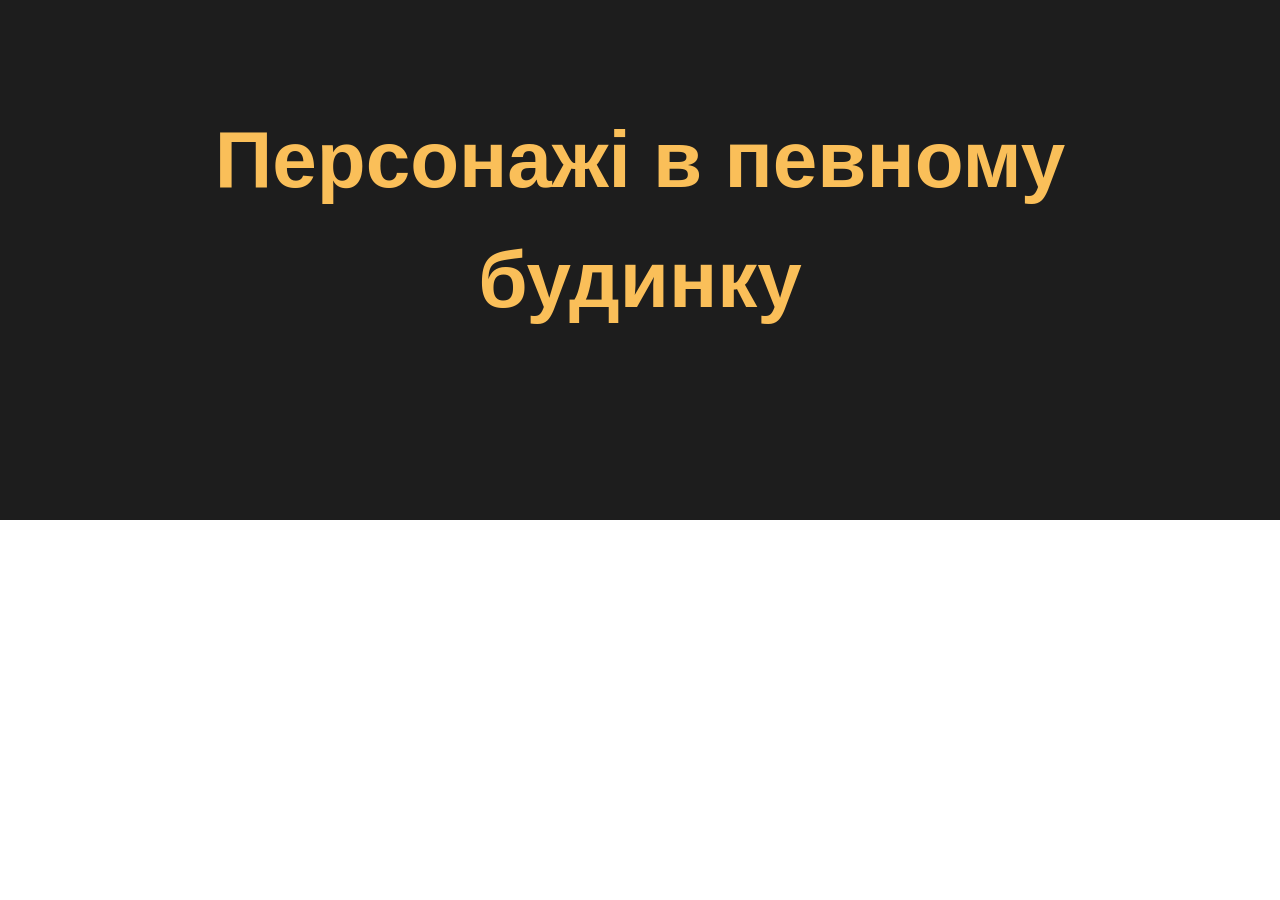
==== faculties.html @ 3098869e "added new sections" ====
<!doctype html>
<html lang="en">
  <head>
    <meta charset="UTF-8" />
    <meta name="viewport" content="width=device-width, initial-scale=1.0" />
    <title>Document</title>
    <link rel="stylesheet" href="./css/styles.css" />
  </head>
  <body>
    <section class="faculties-section">
      <h1 class="title">Персонажі в певному будинку</h1>
    </section>
  </body>
</html>
---- css/styles.css ----
@font-face {
  font-family: "Bluu Next Cyrillic";
  src: url("../fonts/Bluu-Next-Cyrillic.ttf");
  format: ("truetype");
  font-weight: 700;
}

@font-face {
  font-display: swap;
  font-family: "Inter";
  font-style: normal;
  font-weight: 500;
  src: url("../fonts/inter-v20-latin-500.woff2") format("woff2");
}

@font-face {
  font-display: swap;
  font-family: "Inter";
  font-style: normal;
  font-weight: 400;
  src: url("../fonts/inter-v20-latin-regular.woff2") format("woff2");
}

/* Base */

* {
  margin: 0;
  padding: 0;
  box-sizing: border-box;
}

:root {
  --color-main-color: #fabf59;
  --color-secondary-color: #1d1d1d;
  --color-main-light-color: #ffffff;
}

body {
  font-family: "Bluu Next Cyrillic", sans-serif;
  font-weight: 700;
  line-height: 1.5;
  font-size: 18px;
}

a {
  text-decoration: none;
}

/* Hero section */

.hero-section {
  padding: 100px 298px 80px;
  background-image: url(../images/main-bg.jpg);
  background-size: cover;
  background-position: center;
  min-height: 740px;
  width: 100%;
}

.title {
  font-weight: 700;
  font-size: 80px;
  line-height: 1.5;
  text-align: center;
  color: var(--color-main-color);
  padding-bottom: 80px;
}

/* Main Button */

.main-button {
  display: block;
  width: 320px;
  height: 60px;
  margin: 0 auto 253px;
  font-size: 18px;
  background-color: var(--color-main-color);
  color: var(--color-secondary-color);
  border: none;
  border-radius: 100px;
}

/* Cards */

.main-cards {
  display: flex;
  gap: 20px;
  opacity: 1;
  visibility: visible;
  transform: translatex(0);

  transition:
    opasity 0.5s,
    transform 0.5s,
    visibility 0.5s;
}

.main-cards.is-hidden {
  opacity: 0;
  visibility: hidden;
  transform: translate(20px);
  pointer-events: none;
}

.card {
  display: flex;
  flex-direction: column;
  align-items: center;
  gap: 20px;
}

.card-image {
  border-radius: 26px;
}

.cards-button {
  width: 320px;
  height: 59px;
  display: flex;
  align-items: center;
  justify-content: center;
  flex-direction: row;
  color: var(--color-main-color);
  background-color: transparent;
  border: 1px solid var(--color-main-color);
  border-radius: 100px;
}

/* Student section */

.student-section {
  padding: 100px 130px;
  background-color: var(--color-secondary-color);
  width: 100%;
}

.students-cards {
  display: flex;
  flex-wrap: wrap;
  gap: 20px;
  justify-content: center;
}

.student-card {
  position: relative;
  overflow: hidden;
  width: 295px;
  height: 452px;
  border-radius: 30px;
  flex-grow: 0;
  flex-shrink: 0;
  flex-basis: calc((100% - 60px) / 4);
}

.student-card::after {
  content: "";
  position: absolute;
  top: 0;
  right: 0;
  bottom: 0;
  left: 0;
  background-image: linear-gradient(
    to top,
    #0f0f0f -0.99%,
    rgba(15, 15, 15, 0.74) 51.85%,
    rgba(15, 15, 15, 0) 86.04%
  );
  z-index: 1;
  pointer-events: none;
}

.student-card-title {
  font-family: "Inter", sans-serif;
  font-weight: 500;
  font-size: 26px;
  color: var(--color-main-light-color);
}

.student-card-text {
  position: absolute;
  z-index: 2;
  font-family: "Inter", sans-serif;
  font-weight: 400;
  font-size: 16px;
  color: var(--color-main-color);
  right: 20px;
  bottom: 20px;
  left: 20px;
  z-index: 2;
}

.card-inform {
  font-weight: 500;
  font-size: 16;
  color: var(--color-main-light-color);
}

.student-card-image {
  position: absolute;
  left: 0;
  top: 0;
  right: 0;
  bottom: 0;
  width: 100%;
  height: 100%;
  object-fit: cover;
  border-radius: 30px;
}

/* Teacher section */

.teacher-section {
  padding: 100px 130px;
  background-color: var(--color-secondary-color);
  width: 100%;
}

.teachers-cards {
  display: flex;
  flex-wrap: wrap;
  justify-content: center;
  gap: 20px;
}

.teacher-card {
  width: 295px;
  height: 452px;
  border: 1px solid var(--color-main-color);
  border-radius: 30px;
  flex-grow: 0;
  flex-shrink: 0;
  flex-basis: calc((100% - 60px) / 4);
  background:
    linear-gradient(
      179.32deg,
      #0f0f0f -0.35%,
      rgba(15, 15, 15, 0.74) 66.62%,
      rgba(15, 15, 15, 0) 97.14%
    ),
    url(../images/teach-Minerva.jpg);
}

.teacher-card-text {
  font-family: "Inter", sans-serif;
  font-weight: 400;
  font-size: 16px;
  color: var(--color-main-color);
}

.teacher-card-title {
  font-family: "Inter", sans-serif;
  font-weight: 500;
  font-size: 26px;
  color: var(--color-main-light-color);
}

/* Faculties section */

.faculties-section {
  padding: 100px 130px;
  background-color: var(--color-secondary-color);
  width: 100%;
}
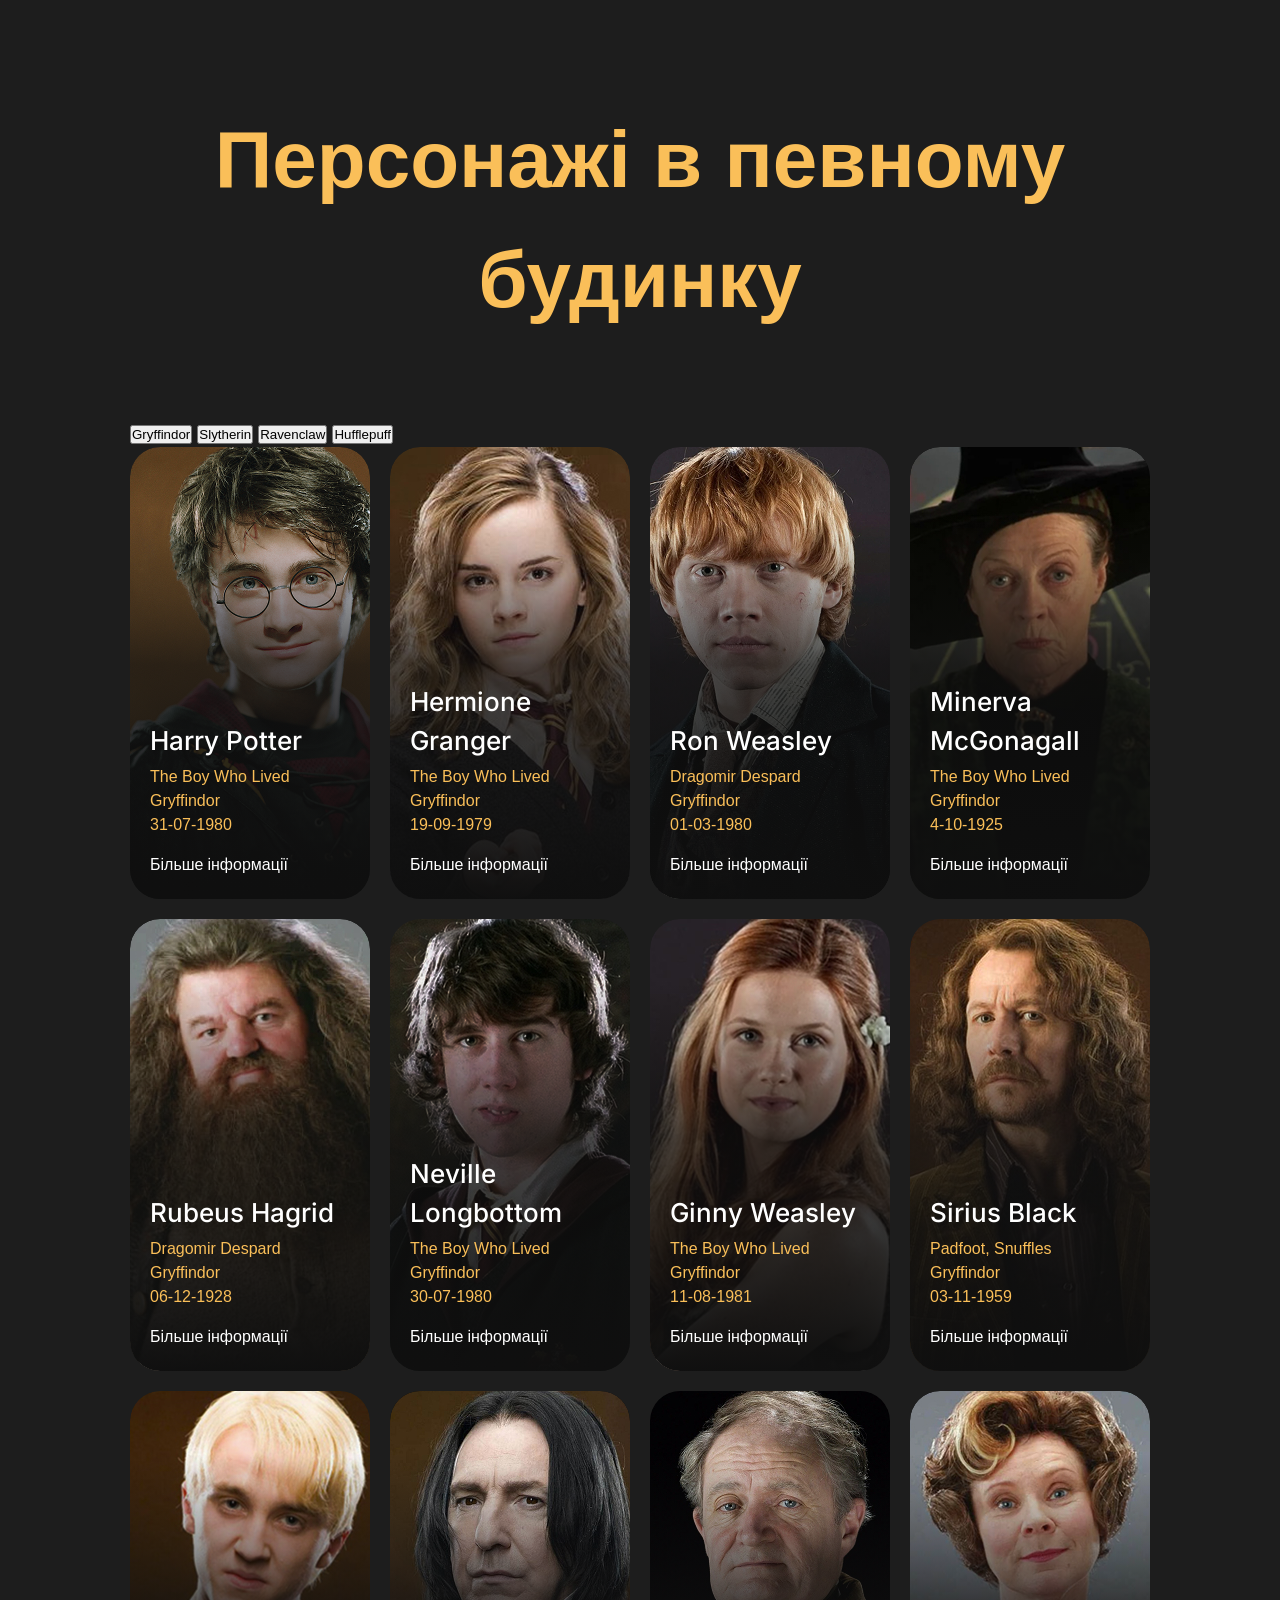
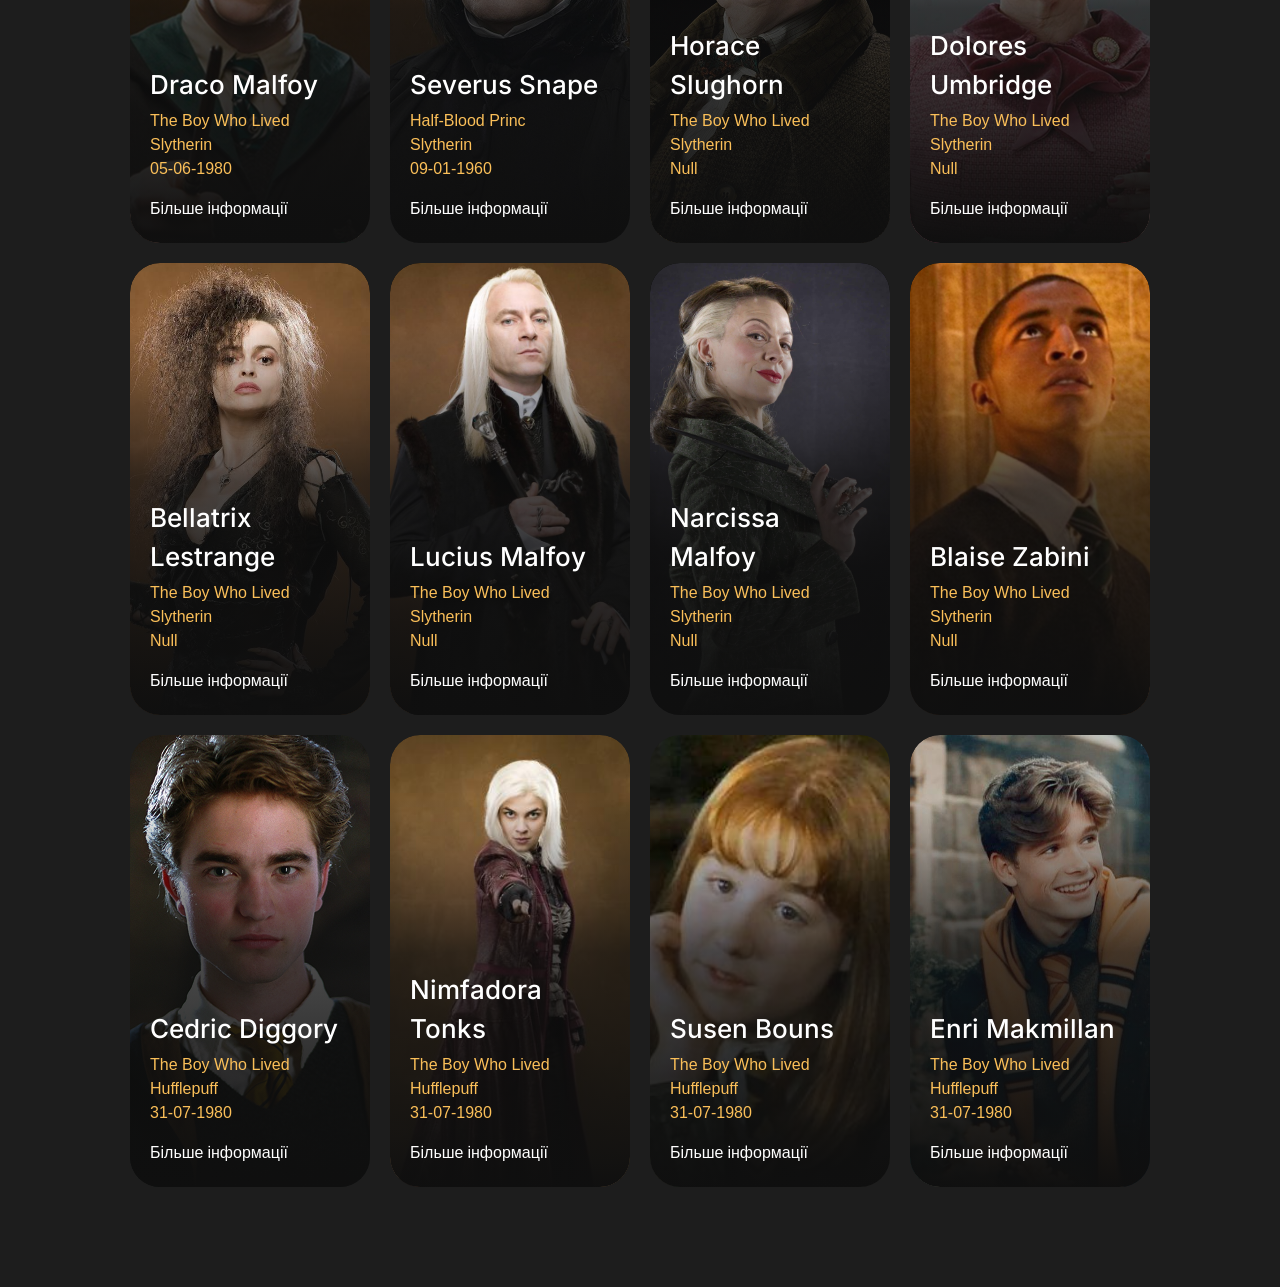
==== commit 837bfd25: "added facults" ====
--- a/faculties.html
+++ b/faculties.html
@@ -7,8 +7,293 @@
     <link rel="stylesheet" href="./css/styles.css" />
   </head>
   <body>
-    <section class="faculties-section">
+    <section class="faculty-section">
       <h1 class="title">Персонажі в певному будинку</h1>
+      <div class="faculty-buttons">
+        <button id="gryffindor" class="faculty-button">Gryffindor</button>
+        <button id="slytherin" class="faculty-button">Slytherin</button>
+        <button id="ravenclaw" class="faculty-button">Ravenclaw</button>
+        <button id="hufflepuff" class="faculty-button">Hufflepuff</button>
+      </div>
+      <div class="students-cards">
+        <article class="student-card gryffindor">
+          <img
+            class="student-card-image"
+            src="./images/Harry.jpg"
+            alt="Harry Potter"
+          />
+          <div class="student-card-text">
+            <h2 class="student-card-title">Harry Potter</h2>
+            <p>The Boy Who Lived</p>
+            <p>Gryffindor</p>
+            <p>31-07-1980</p>
+            <p class="card-inform">Більше інформації</p>
+          </div>
+        </article>
+        <article class="student-card gryffindor">
+          <img
+            class="student-card-image"
+            src="./images/Hermione.jpg"
+            alt="Hermione Granger"
+          />
+          <div class="student-card-text">
+            <h2 class="student-card-title">Hermione Granger</h2>
+            <p>The Boy Who Lived</p>
+            <p>Gryffindor</p>
+            <p>19-09-1979</p>
+            <p class="card-inform">Більше інформації</p>
+          </div>
+        </article>
+        <article class="student-card gryffindor">
+          <img
+            class="student-card-image"
+            src="./images/Ron.jpg"
+            alt="Ron Weasley"
+          />
+          <div class="student-card-text">
+            <h2 class="student-card-title">Ron Weasley</h2>
+            <p>Dragomir Despard</p>
+            <p>Gryffindor</p>
+            <p>01-03-1980</p>
+            <p class="card-inform">Більше інформації</p>
+          </div>
+        </article>
+        <article class="teacher-card gryffindor">
+          <img
+            class="teacher-card-image"
+            src="./images/teach-Minerva.jpg"
+            alt="Minerva McGonagall"
+          />
+          <div class="teacher-card-text">
+            <h2 class="teacher-card-title">Minerva McGonagall</h2>
+            <p>The Boy Who Lived</p>
+            <p>Gryffindor</p>
+            <p>4-10-1925</p>
+            <p class="card-inform">Більше інформації</p>
+          </div>
+        </article>
+        <article class="teacher-card gryffindor">
+          <img
+            class="teacher-card-image"
+            src="./images/teach-Rubeus.jpg"
+            alt="Rubeus Hagrid"
+          />
+          <div class="teacher-card-text">
+            <h2 class="teacher-card-title">Rubeus Hagrid</h2>
+            <p>Dragomir Despard</p>
+            <p>Gryffindor</p>
+            <p>06-12-1928</p>
+            <p class="card-inform">Більше інформації</p>
+          </div>
+        </article>
+        <article class="student-card gryffindor">
+          <img
+            class="student-card-image"
+            src="./images/Neville.jpg"
+            alt="Neville Longbottom"
+          />
+          <div class="student-card-text">
+            <h2 class="student-card-title">Neville Longbottom</h2>
+            <p>The Boy Who Lived</p>
+            <p>Gryffindor</p>
+            <p>30-07-1980</p>
+            <p class="card-inform">Більше інформації</p>
+          </div>
+        </article>
+        <article class="student-card gryffindor">
+          <img
+            class="student-card-image"
+            src="./images/Ginny.jpg"
+            alt="Ginny Weasley"
+          />
+          <div class="student-card-text">
+            <h2 class="student-card-title">Ginny Weasley</h2>
+            <p>The Boy Who Lived</p>
+            <p>Gryffindor</p>
+            <p>11-08-1981</p>
+            <p class="card-inform">Більше інформації</p>
+          </div>
+        </article>
+        <article class="student-card gryffindor">
+          <img
+            class="student-card-image"
+            src="./images/Sirius.jpg"
+            alt="Sirius Black"
+          />
+          <div class="student-card-text">
+            <h2 class="student-card-title">Sirius Black</h2>
+            <p>Padfoot, Snuffles</p>
+            <p>Gryffindor</p>
+            <p>03-11-1959</p>
+            <p class="card-inform">Більше інформації</p>
+          </div>
+        </article>
+        <article class="student-card slytherin">
+          <img class="student-card-image" src="./images/Draco.jpg" alt="" />
+          <div class="student-card-text">
+            <h2 class="student-card-title">Draco Malfoy</h2>
+            <p>The Boy Who Lived</p>
+            <p>Slytherin</p>
+            <p>05-06-1980</p>
+            <p class="card-inform">Більше інформації</p>
+          </div>
+        </article>
+        <article class="teacher-card slytherin">
+          <img
+            class="teacher-card-image"
+            src="./images/teach-Severus.jpg"
+            alt="Severus Snape"
+          />
+          <div class="teacher-card-text">
+            <h2 class="teacher-card-title">Severus Snape</h2>
+            <p>Half-Blood Princ</p>
+            <p>Slytherin</p>
+            <p>09-01-1960</p>
+            <p class="card-inform">Більше інформації</p>
+          </div>
+        </article>
+        <article class="teacher-card slytherin">
+          <img
+            class="teacher-card-image"
+            src="./images/teach-Horace.jpg"
+            alt="Horace Slughorn"
+          />
+          <div class="teacher-card-text">
+            <h2 class="teacher-card-title">Horace Slughorn</h2>
+            <p>The Boy Who Lived</p>
+            <p>Slytherin</p>
+            <p>Null</p>
+            <p class="card-inform">Більше інформації</p>
+          </div>
+        </article>
+        <article class="teacher-card slytherin">
+          <img
+            class="teacher-card-image"
+            src="./images/teach-Dolores.jpg"
+            alt="Dolores Umbridge"
+          />
+          <div class="teacher-card-text">
+            <h2 class="teacher-card-title">Dolores Umbridge</h2>
+            <p>The Boy Who Lived</p>
+            <p>Slytherin</p>
+            <p>Null</p>
+            <p class="card-inform">Більше інформації</p>
+          </div>
+        </article>
+        <article class="teacher-card slytherin">
+          <img
+            class="teacher-card-image"
+            src="./images/Bellatrix.jpeg"
+            alt="Bellatrix Lestrange"
+          />
+          <div class="teacher-card-text">
+            <h2 class="teacher-card-title">Bellatrix Lestrange</h2>
+            <p>The Boy Who Lived</p>
+            <p>Slytherin</p>
+            <p>Null</p>
+            <p class="card-inform">Більше інформації</p>
+          </div>
+        </article>
+        <article class="teacher-card slytherin">
+          <img
+            class="teacher-card-image"
+            src="./images/Lucius.jpeg"
+            alt="Lucius Malfoy"
+          />
+          <div class="teacher-card-text">
+            <h2 class="teacher-card-title">Lucius Malfoy</h2>
+            <p>The Boy Who Lived</p>
+            <p>Slytherin</p>
+            <p>Null</p>
+            <p class="card-inform">Більше інформації</p>
+          </div>
+        </article>
+        <article class="teacher-card slytherin">
+          <img
+            class="teacher-card-image"
+            src="./images/Narcissa.jpeg"
+            alt="Narcissa Malfoy"
+          />
+          <div class="teacher-card-text">
+            <h2 class="teacher-card-title">Narcissa Malfoy</h2>
+            <p>The Boy Who Lived</p>
+            <p>Slytherin</p>
+            <p>Null</p>
+            <p class="card-inform">Більше інформації</p>
+          </div>
+        </article>
+        <article class="teacher-card slytherin">
+          <img
+            class="teacher-card-image"
+            src="./images/Blaise.jpeg"
+            alt="Blaise Zabini"
+          />
+          <div class="teacher-card-text">
+            <h2 class="teacher-card-title">Blaise Zabini</h2>
+            <p>The Boy Who Lived</p>
+            <p>Slytherin</p>
+            <p>Null</p>
+            <p class="card-inform">Більше інформації</p>
+          </div>
+        </article>
+        <article class="student-card hufflepuff">
+          <img
+            class="student-card-image"
+            src="./images/Cedric.jpg"
+            alt="Cedric Diggory"
+          />
+          <div class="student-card-text">
+            <h2 class="student-card-title">Cedric Diggory</h2>
+            <p>The Boy Who Lived</p>
+            <p>Hufflepuff</p>
+            <p>31-07-1980</p>
+            <p class="card-inform">Більше інформації</p>
+          </div>
+        </article>
+        <article class="student-card hufflepuff">
+          <img
+            class="student-card-image"
+            src="./images/Nimfadora.jpeg"
+            alt="Nimfadora Tonks"
+          />
+          <div class="student-card-text">
+            <h2 class="student-card-title">Nimfadora Tonks</h2>
+            <p>The Boy Who Lived</p>
+            <p>Hufflepuff</p>
+            <p>31-07-1980</p>
+            <p class="card-inform">Більше інформації</p>
+          </div>
+        </article>
+        <article class="student-card hufflepuff">
+          <img
+            class="student-card-image"
+            src="./images/Susen.jpeg"
+            alt="Susen Bouns"
+          />
+          <div class="student-card-text">
+            <h2 class="student-card-title">Susen Bouns</h2>
+            <p>The Boy Who Lived</p>
+            <p>Hufflepuff</p>
+            <p>31-07-1980</p>
+            <p class="card-inform">Більше інформації</p>
+          </div>
+        </article>
+        <article class="student-card hufflepuff">
+          <img
+            class="student-card-image"
+            src="./images/Erni.jpeg"
+            alt="Enri Makmillan"
+          />
+          <div class="student-card-text">
+            <h2 class="student-card-title">Enri Makmillan</h2>
+            <p>The Boy Who Lived</p>
+            <p>Hufflepuff</p>
+            <p>31-07-1980</p>
+            <p class="card-inform">Більше інформації</p>
+          </div>
+        </article>
+      </div>
     </section>
+    <script src="./js/index.js"></script>
   </body>
 </html>
--- a/css/styles.css
+++ b/css/styles.css
@@ -174,6 +174,7 @@
   font-weight: 500;
   font-size: 26px;
   color: var(--color-main-light-color);
+  margin-bottom: 5px;
 }
 
 .student-card-text {
@@ -183,6 +184,7 @@
   font-weight: 400;
   font-size: 16px;
   color: var(--color-main-color);
+  margin-bottom: 3px;
   right: 20px;
   bottom: 20px;
   left: 20px;
@@ -193,6 +195,7 @@
   font-weight: 500;
   font-size: 16;
   color: var(--color-main-light-color);
+  margin-top: 15px;
 }
 
 .student-card-image {
@@ -223,28 +226,50 @@
 }
 
 .teacher-card {
+  position: relative;
+  overflow: hidden;
   width: 295px;
   height: 452px;
-  border: 1px solid var(--color-main-color);
   border-radius: 30px;
   flex-grow: 0;
   flex-shrink: 0;
   flex-basis: calc((100% - 60px) / 4);
-  background:
-    linear-gradient(
-      179.32deg,
-      #0f0f0f -0.35%,
-      rgba(15, 15, 15, 0.74) 66.62%,
-      rgba(15, 15, 15, 0) 97.14%
-    ),
-    url(../images/teach-Minerva.jpg);
+  background: linear-gradient(
+    179.32deg,
+    #0f0f0f -0.35%,
+    rgba(15, 15, 15, 0.74) 66.62%,
+    rgba(15, 15, 15, 0) 97.14%
+  );
+}
+
+.teacher-card::after {
+  content: "";
+  position: absolute;
+  top: 0;
+  right: 0;
+  bottom: 0;
+  left: 0;
+  background-image: linear-gradient(
+    to top,
+    #0f0f0f -0.99%,
+    rgba(15, 15, 15, 0.74) 51.85%,
+    rgba(15, 15, 15, 0) 86.04%
+  );
+  z-index: 1;
+  pointer-events: none;
 }
 
 .teacher-card-text {
+  position: absolute;
+  z-index: 2;
   font-family: "Inter", sans-serif;
   font-weight: 400;
   font-size: 16px;
   color: var(--color-main-color);
+  margin-bottom: 3px;
+  right: 20px;
+  bottom: 20px;
+  left: 20px;
 }
 
 .teacher-card-title {
@@ -252,11 +277,25 @@
   font-weight: 500;
   font-size: 26px;
   color: var(--color-main-light-color);
+  margin-bottom: 5px;
+}
+
+.teacher-card-image {
+  position: absolute;
+  left: 0;
+  top: 0;
+  right: 0;
+  bottom: 0;
+  width: 100%;
+  height: 100%;
+  object-fit: cover;
+  border: none;
+  border-radius: 30px;
 }
 
 /* Faculties section */
 
-.faculties-section {
+.faculty-section {
   padding: 100px 130px;
   background-color: var(--color-secondary-color);
   width: 100%;
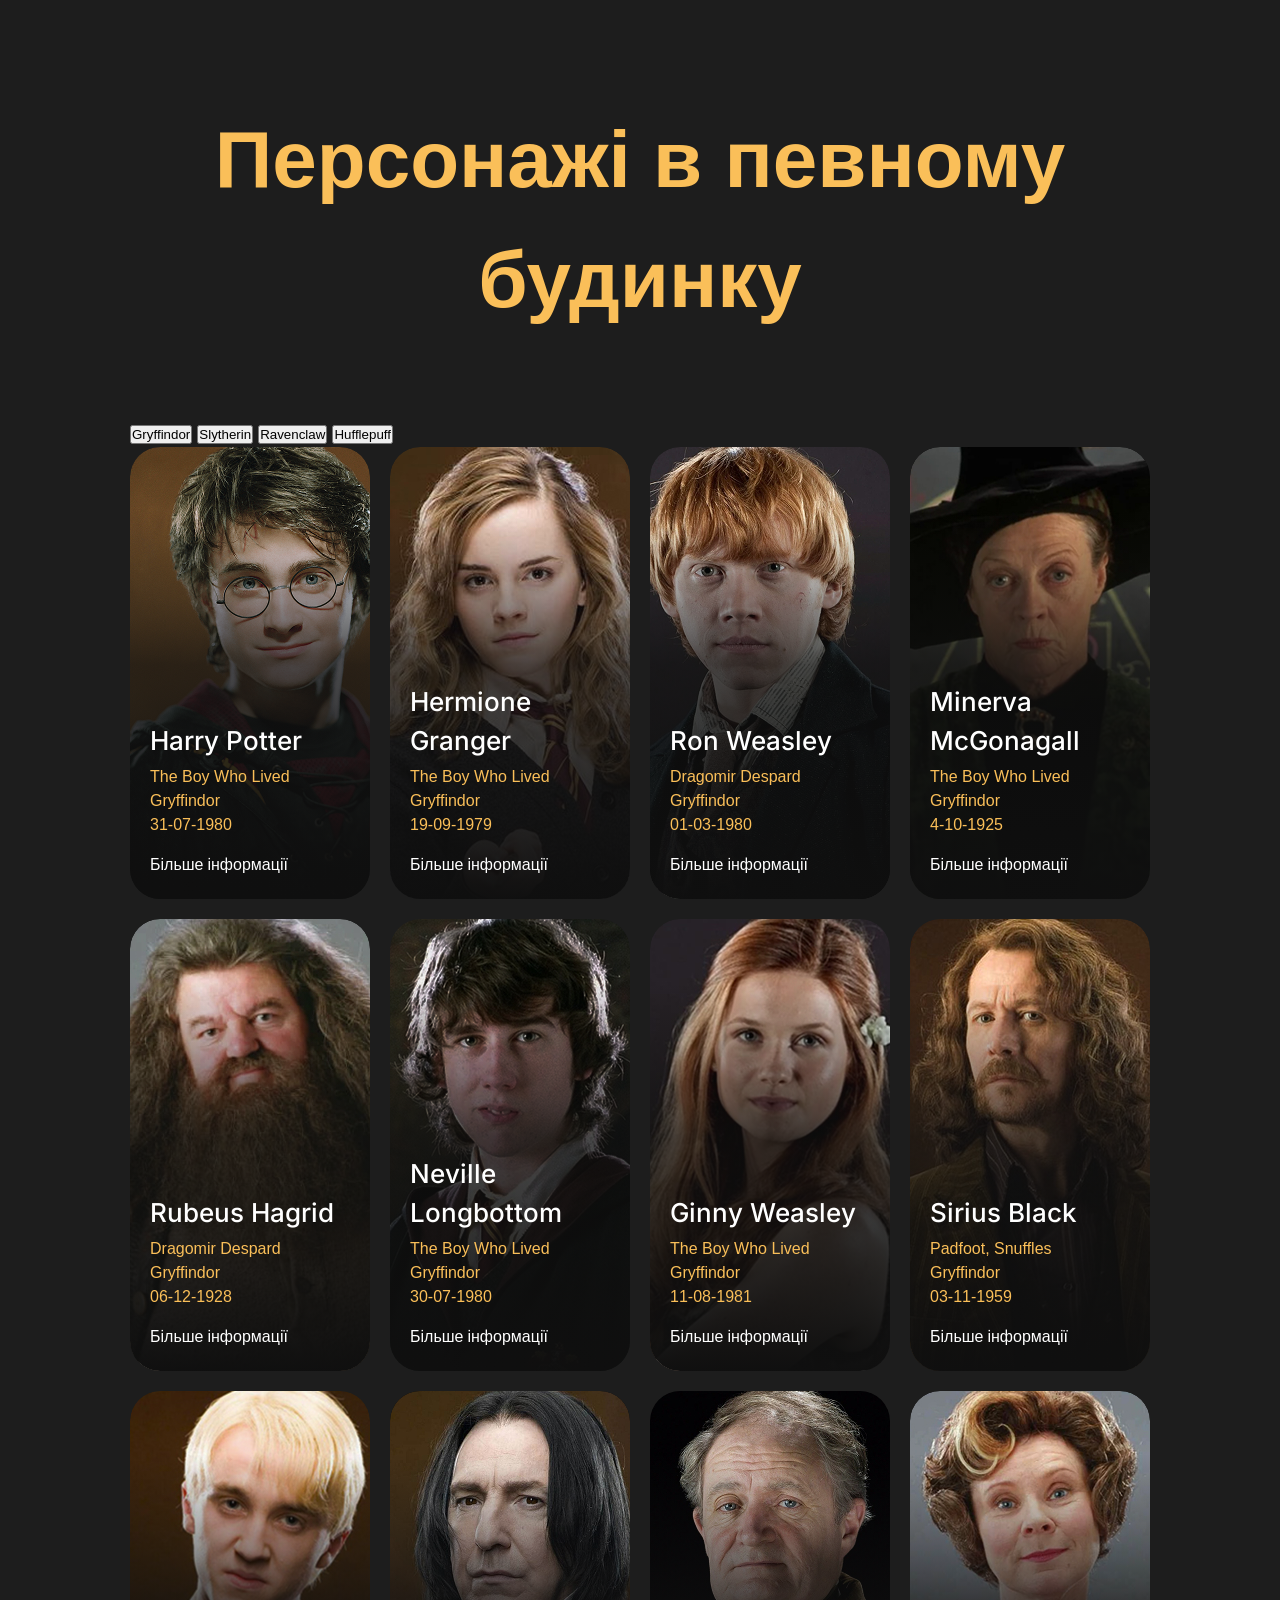
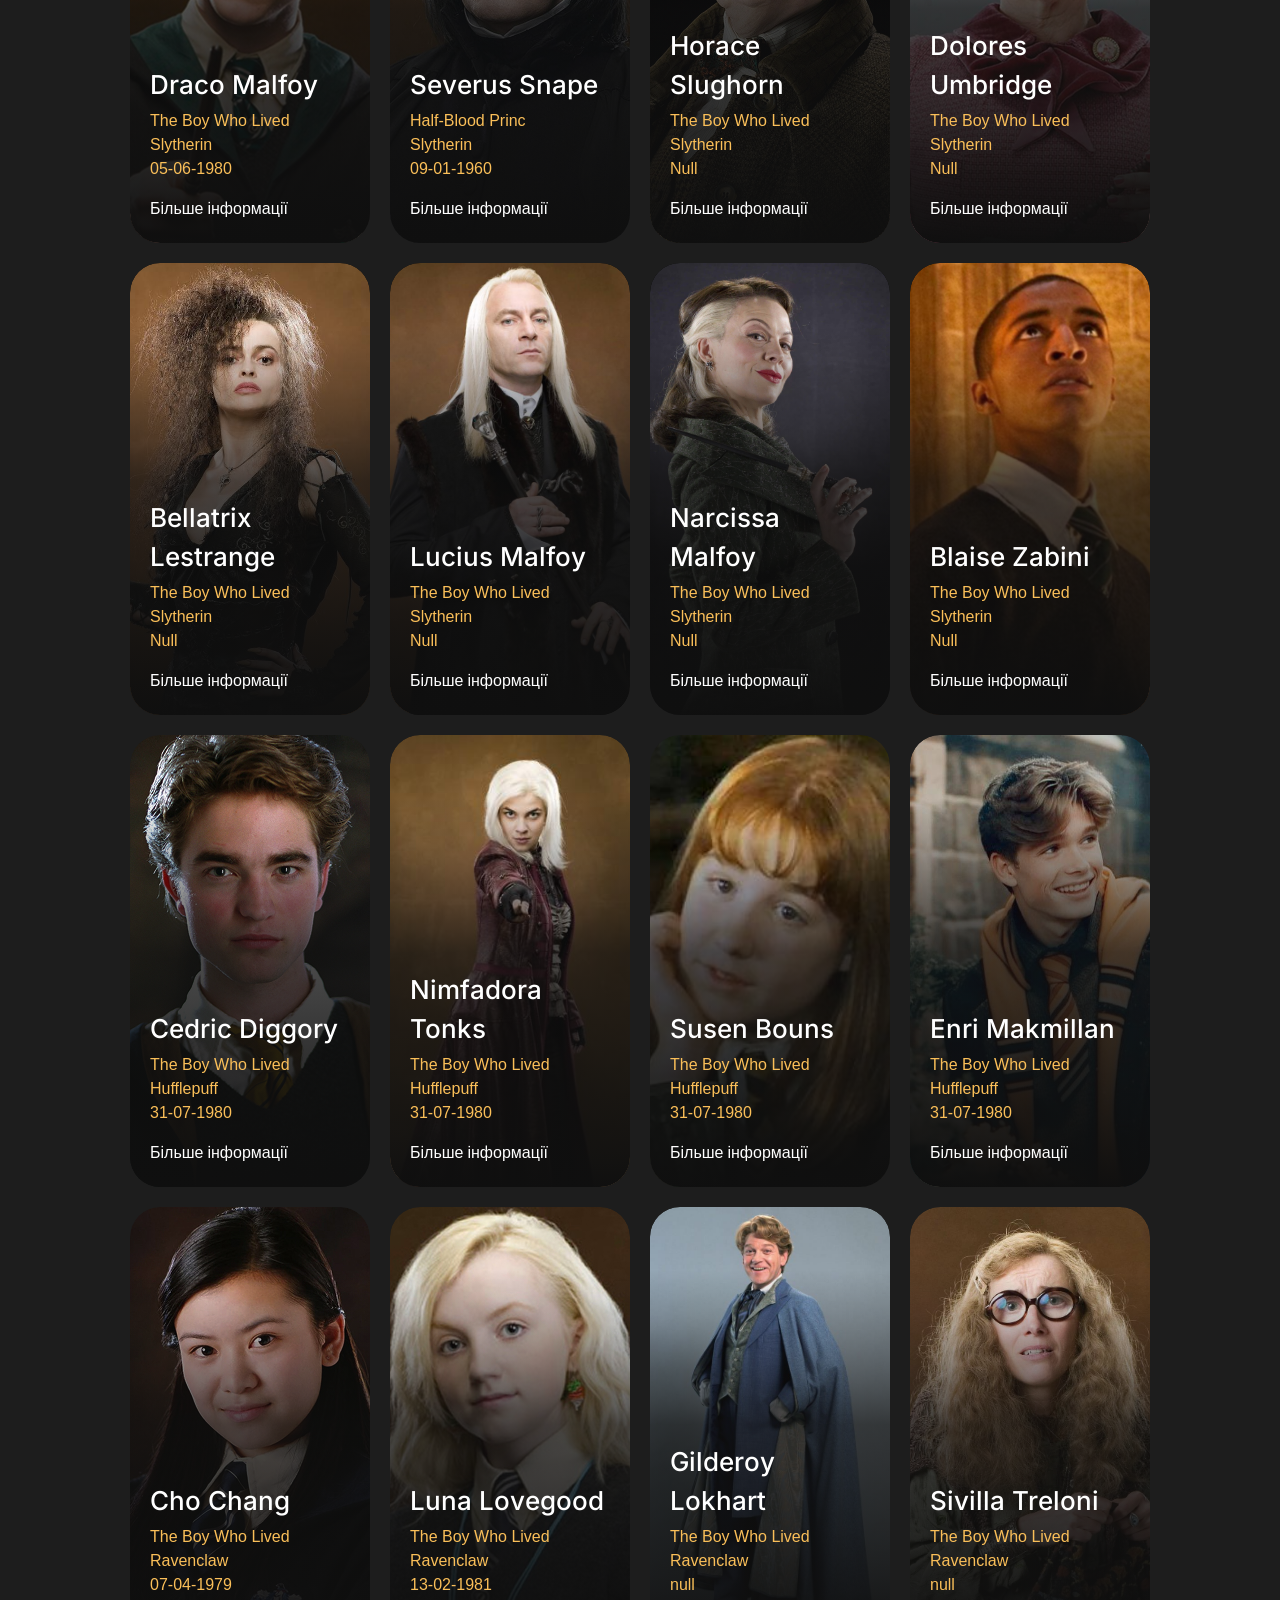
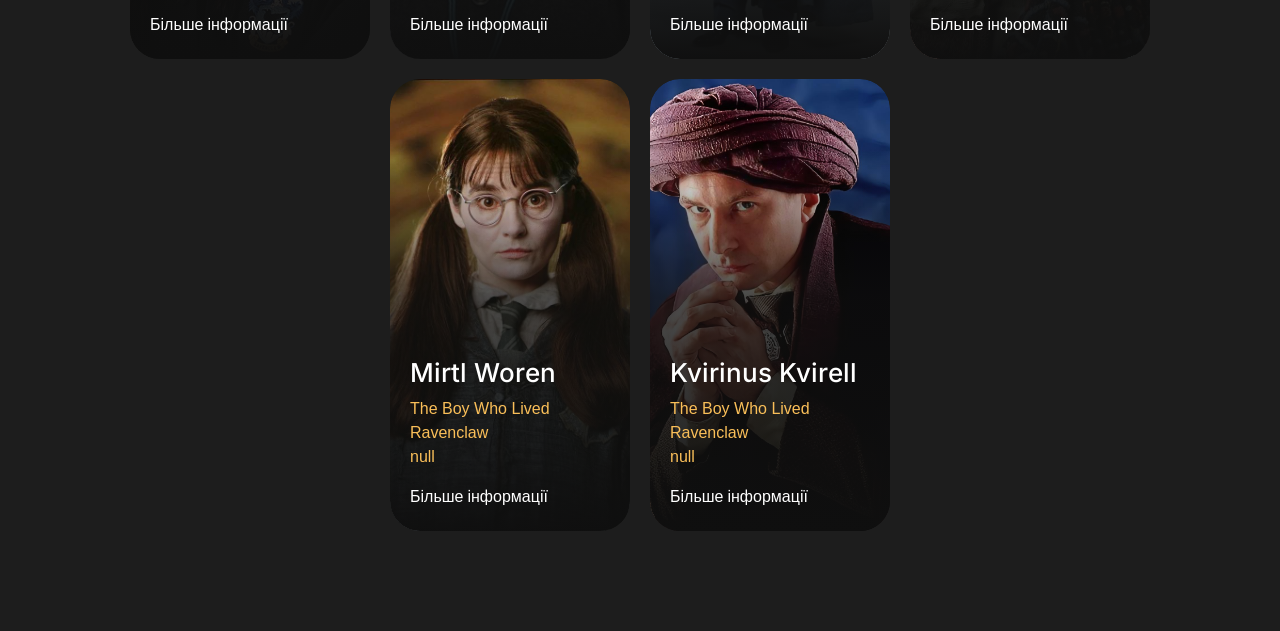
==== commit 923df26b: "fixed" ====
--- a/faculties.html
+++ b/faculties.html
@@ -292,6 +292,90 @@
             <p class="card-inform">Більше інформації</p>
           </div>
         </article>
+        <article class="student-card ravenclaw">
+          <img
+            class="student-card-image"
+            src="./images/Cho.jpg"
+            alt="Cho Chang"
+          />
+          <div class="student-card-text">
+            <h2 class="student-card-title">Cho Chang</h2>
+            <p>The Boy Who Lived</p>
+            <p>Ravenclaw</p>
+            <p>07-04-1979</p>
+            <p class="card-inform">Більше інформації</p>
+          </div>
+        </article>
+        <article class="student-card ravenclaw">
+          <img
+            class="student-card-image"
+            src="images/Luna.jpg"
+            alt="Luna Lovegood"
+          />
+          <div class="student-card-text">
+            <h2 class="student-card-title">Luna Lovegood</h2>
+            <p>The Boy Who Lived</p>
+            <p>Ravenclaw</p>
+            <p>13-02-1981</p>
+            <p class="card-inform">Більше інформації</p>
+          </div>
+        </article>
+        <article class="student-card ravenclaw">
+          <img
+            class="student-card-image"
+            src="images/Gilderoy.jpeg"
+            alt="Gilderoy Lokhart"
+          />
+          <div class="student-card-text">
+            <h2 class="student-card-title">Gilderoy Lokhart</h2>
+            <p>The Boy Who Lived</p>
+            <p>Ravenclaw</p>
+            <p>null</p>
+            <p class="card-inform">Більше інформації</p>
+          </div>
+        </article>
+        <article class="student-card ravenclaw">
+          <img
+            class="student-card-image"
+            src="images/Sivilla.jpeg"
+            alt="Sivilla Treloni"
+          />
+          <div class="student-card-text">
+            <h2 class="student-card-title">Sivilla Treloni</h2>
+            <p>The Boy Who Lived</p>
+            <p>Ravenclaw</p>
+            <p>null</p>
+            <p class="card-inform">Більше інформації</p>
+          </div>
+        </article>
+        <article class="student-card ravenclaw">
+          <img
+            class="student-card-image"
+            src="images/Mirtl.jpeg"
+            alt="Mirtl Woren"
+          />
+          <div class="student-card-text">
+            <h2 class="student-card-title">Mirtl Woren</h2>
+            <p>The Boy Who Lived</p>
+            <p>Ravenclaw</p>
+            <p>null</p>
+            <p class="card-inform">Більше інформації</p>
+          </div>
+        </article>
+        <article class="student-card ravenclaw">
+          <img
+            class="student-card-image"
+            src="images/Kvirinus.jpeg"
+            alt="Kvirinus Kvirell"
+          />
+          <div class="student-card-text">
+            <h2 class="student-card-title">Kvirinus Kvirell</h2>
+            <p>The Boy Who Lived</p>
+            <p>Ravenclaw</p>
+            <p>null</p>
+            <p class="card-inform">Більше інформації</p>
+          </div>
+        </article>
       </div>
     </section>
     <script src="./js/index.js"></script>
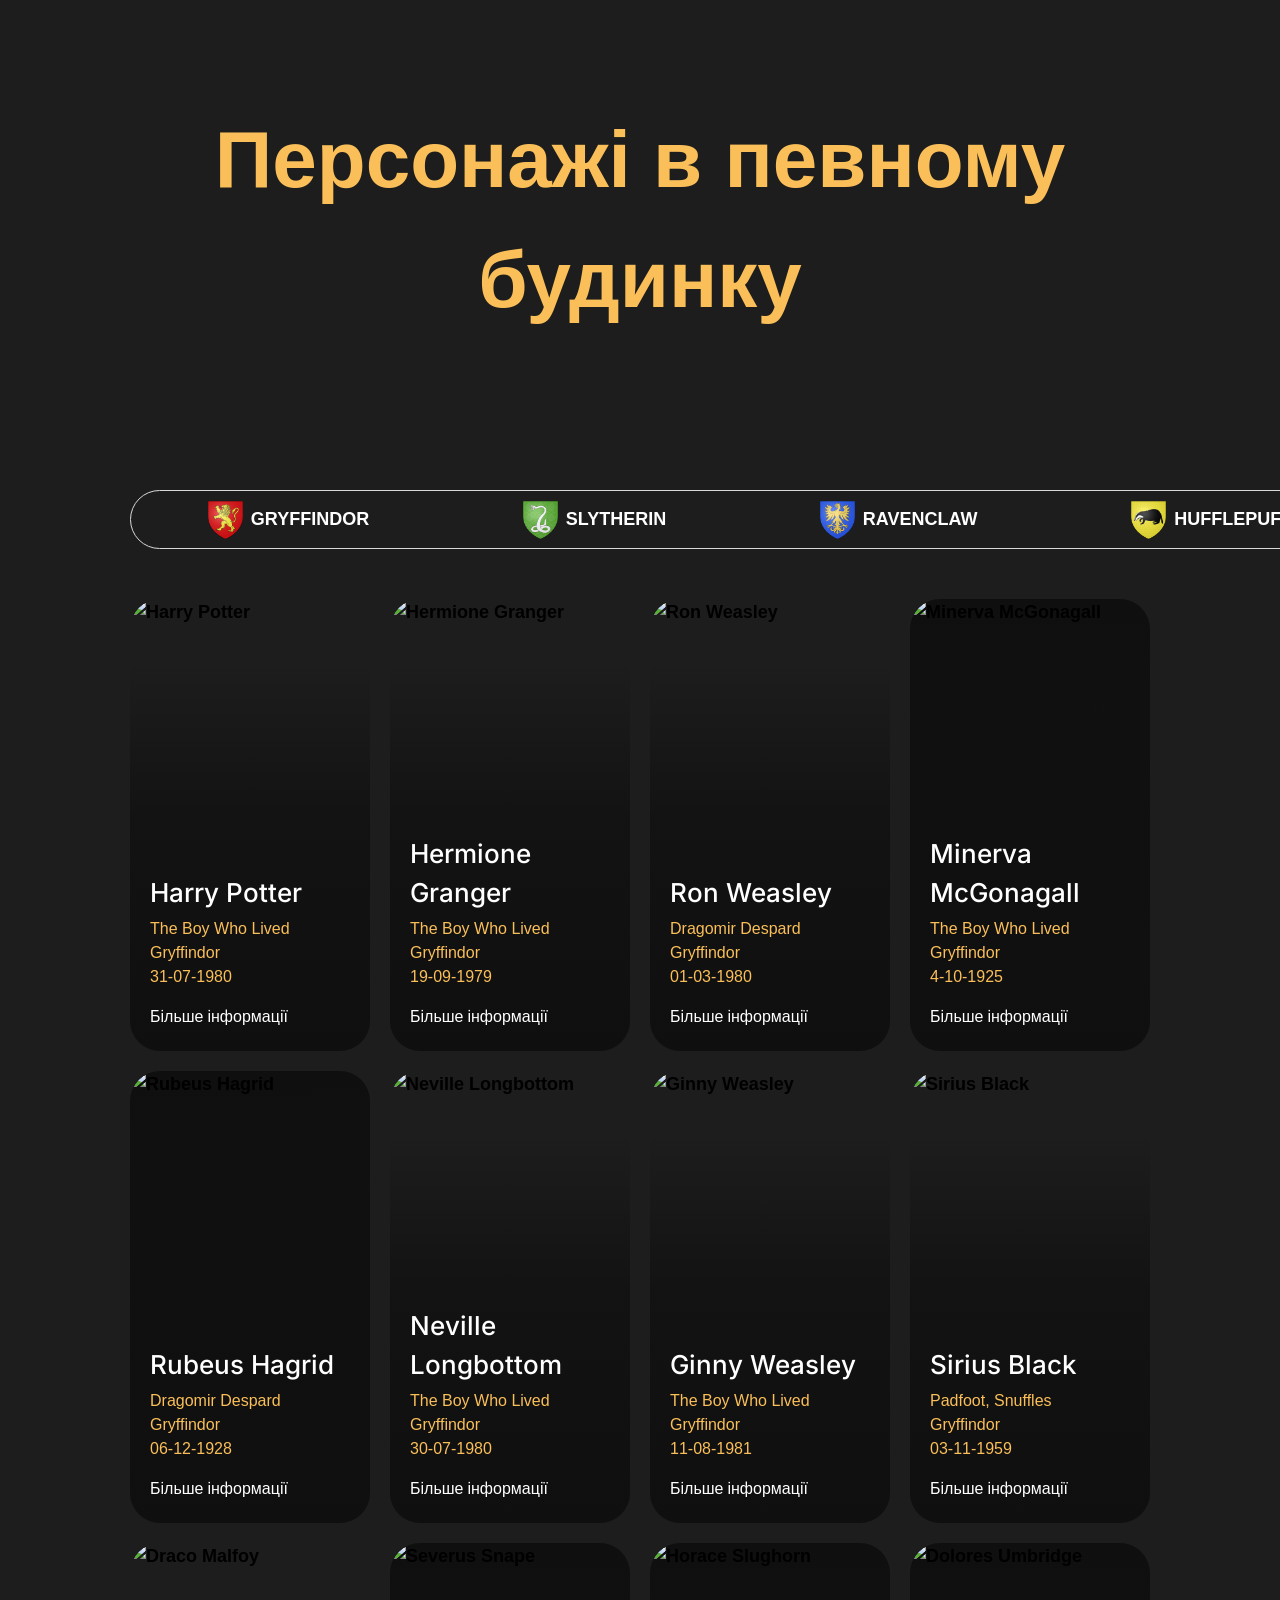
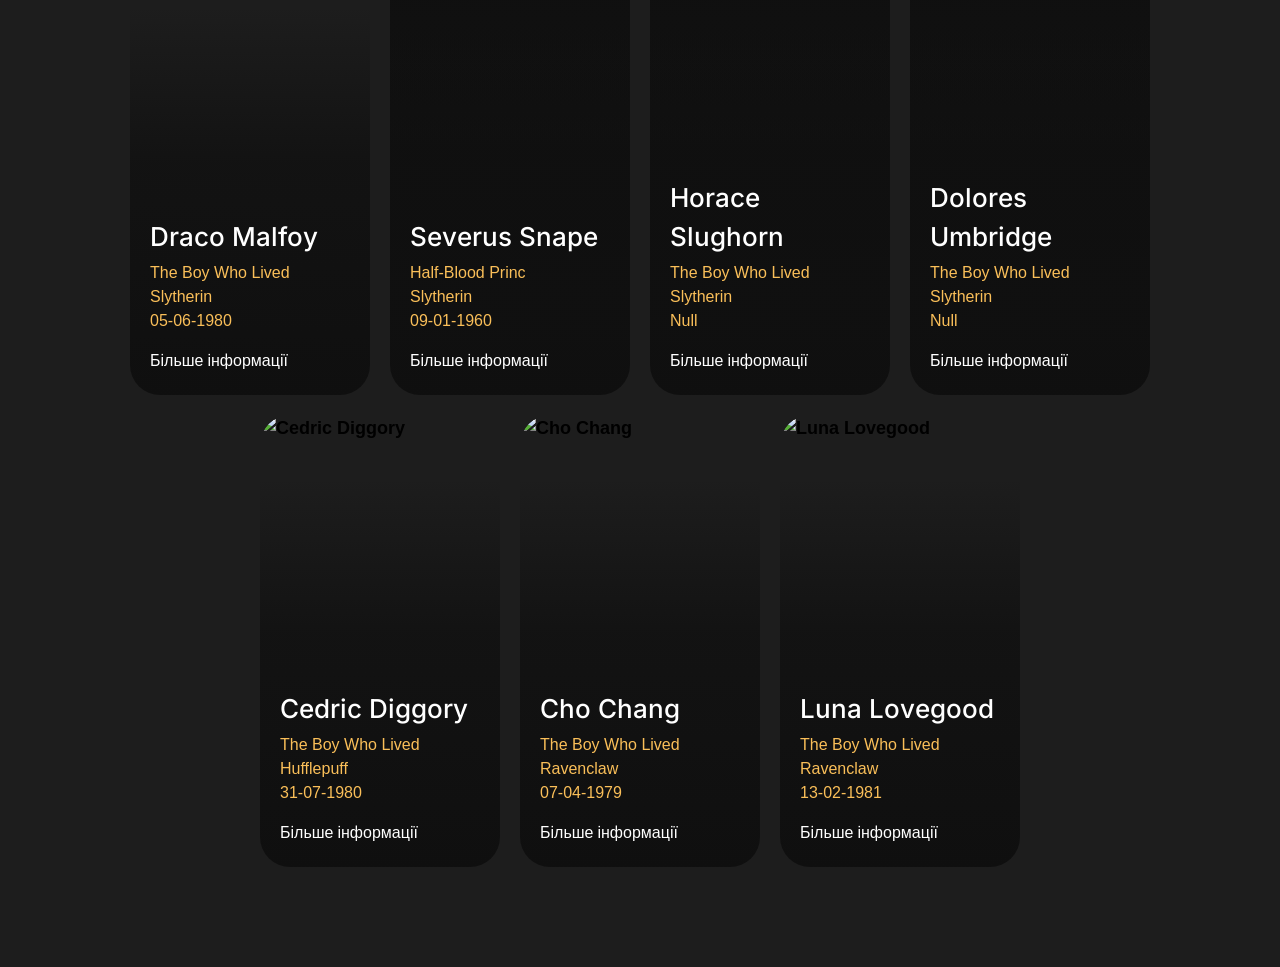
==== commit b329010d: "added icons" ====
--- a/faculties.html
+++ b/faculties.html
@@ -8,20 +8,43 @@
   </head>
   <body>
     <section class="faculty-section">
-      <h1 class="title">Персонажі в певному будинку</h1>
+      <h1 class="title faculty-title">Персонажі в певному будинку</h1>
       <div class="faculty-buttons">
-        <button id="gryffindor" class="faculty-button">Gryffindor</button>
-        <button id="slytherin" class="faculty-button">Slytherin</button>
-        <button id="ravenclaw" class="faculty-button">Ravenclaw</button>
-        <button id="hufflepuff" class="faculty-button">Hufflepuff</button>
+        <button id="gryffindor" class="faculty-button gryffindor">
+          <img
+            class="faculty-icon"
+            src="./images/Blason_Gryffondor.webp"
+            alt="Gryffindor"
+          />Gryffindor
+        </button>
+        <button id="slytherin" class="faculty-button slytherin">
+          <img
+            class="faculty-icon"
+            src="./images/slytherin.webp"
+            alt="Slytherin"
+          />
+          Slytherin
+        </button>
+        <button id="ravenclaw" class="faculty-button ravenclaw">
+          <img
+            class="faculty-icon"
+            src="./images/Ravenclaw.webp"
+            alt="Ravenclaw"
+          />
+          Ravenclaw
+        </button>
+        <button id="hufflepuff" class="faculty-button hufflepuff">
+          <img
+            class="faculty-icon"
+            src="./images/hufflepuff.webp"
+            alt="Hufflepuff"
+          />
+          Hufflepuff
+        </button>
       </div>
       <div class="students-cards">
         <article class="student-card gryffindor">
-          <img
-            class="student-card-image"
-            src="./images/Harry.jpg"
-            alt="Harry Potter"
-          />
+          <img class="student-card-image" alt="Harry Potter" />
           <div class="student-card-text">
             <h2 class="student-card-title">Harry Potter</h2>
             <p>The Boy Who Lived</p>
@@ -29,13 +52,10 @@
             <p>31-07-1980</p>
             <p class="card-inform">Більше інформації</p>
           </div>
-        </article>
-        <article class="student-card gryffindor">
-          <img
-            class="student-card-image"
-            src="./images/Hermione.jpg"
-            alt="Hermione Granger"
-          />
+          <div class="card-info"></div>
+        </article>
+        <article class="student-card gryffindor">
+          <img class="student-card-image" alt="Hermione Granger" />
           <div class="student-card-text">
             <h2 class="student-card-title">Hermione Granger</h2>
             <p>The Boy Who Lived</p>
@@ -43,13 +63,10 @@
             <p>19-09-1979</p>
             <p class="card-inform">Більше інформації</p>
           </div>
-        </article>
-        <article class="student-card gryffindor">
-          <img
-            class="student-card-image"
-            src="./images/Ron.jpg"
-            alt="Ron Weasley"
-          />
+          <div class="card-info"></div>
+        </article>
+        <article class="student-card gryffindor">
+          <img class="student-card-image" alt="Ron Weasley" />
           <div class="student-card-text">
             <h2 class="student-card-title">Ron Weasley</h2>
             <p>Dragomir Despard</p>
@@ -57,13 +74,10 @@
             <p>01-03-1980</p>
             <p class="card-inform">Більше інформації</p>
           </div>
+          <div class="card-info"></div>
         </article>
         <article class="teacher-card gryffindor">
-          <img
-            class="teacher-card-image"
-            src="./images/teach-Minerva.jpg"
-            alt="Minerva McGonagall"
-          />
+          <img class="teacher-card-image" alt="Minerva McGonagall" />
           <div class="teacher-card-text">
             <h2 class="teacher-card-title">Minerva McGonagall</h2>
             <p>The Boy Who Lived</p>
@@ -71,13 +85,10 @@
             <p>4-10-1925</p>
             <p class="card-inform">Більше інформації</p>
           </div>
+          <div class="card-info"></div>
         </article>
         <article class="teacher-card gryffindor">
-          <img
-            class="teacher-card-image"
-            src="./images/teach-Rubeus.jpg"
-            alt="Rubeus Hagrid"
-          />
+          <img class="teacher-card-image" alt="Rubeus Hagrid" />
           <div class="teacher-card-text">
             <h2 class="teacher-card-title">Rubeus Hagrid</h2>
             <p>Dragomir Despard</p>
@@ -85,13 +96,10 @@
             <p>06-12-1928</p>
             <p class="card-inform">Більше інформації</p>
           </div>
-        </article>
-        <article class="student-card gryffindor">
-          <img
-            class="student-card-image"
-            src="./images/Neville.jpg"
-            alt="Neville Longbottom"
-          />
+          <div class="card-info"></div>
+        </article>
+        <article class="student-card gryffindor">
+          <img class="student-card-image" alt="Neville Longbottom" />
           <div class="student-card-text">
             <h2 class="student-card-title">Neville Longbottom</h2>
             <p>The Boy Who Lived</p>
@@ -99,13 +107,10 @@
             <p>30-07-1980</p>
             <p class="card-inform">Більше інформації</p>
           </div>
-        </article>
-        <article class="student-card gryffindor">
-          <img
-            class="student-card-image"
-            src="./images/Ginny.jpg"
-            alt="Ginny Weasley"
-          />
+          <div class="card-info"></div>
+        </article>
+        <article class="student-card gryffindor">
+          <img class="student-card-image" alt="Ginny Weasley" />
           <div class="student-card-text">
             <h2 class="student-card-title">Ginny Weasley</h2>
             <p>The Boy Who Lived</p>
@@ -113,13 +118,10 @@
             <p>11-08-1981</p>
             <p class="card-inform">Більше інформації</p>
           </div>
-        </article>
-        <article class="student-card gryffindor">
-          <img
-            class="student-card-image"
-            src="./images/Sirius.jpg"
-            alt="Sirius Black"
-          />
+          <div class="card-info"></div>
+        </article>
+        <article class="student-card gryffindor">
+          <img class="student-card-image" alt="Sirius Black" />
           <div class="student-card-text">
             <h2 class="student-card-title">Sirius Black</h2>
             <p>Padfoot, Snuffles</p>
@@ -127,9 +129,10 @@
             <p>03-11-1959</p>
             <p class="card-inform">Більше інформації</p>
           </div>
+          <div class="card-info"></div>
         </article>
         <article class="student-card slytherin">
-          <img class="student-card-image" src="./images/Draco.jpg" alt="" />
+          <img class="student-card-image" alt="Draco Malfoy" />
           <div class="student-card-text">
             <h2 class="student-card-title">Draco Malfoy</h2>
             <p>The Boy Who Lived</p>
@@ -137,13 +140,10 @@
             <p>05-06-1980</p>
             <p class="card-inform">Більше інформації</p>
           </div>
+          <div class="card-info"></div>
         </article>
         <article class="teacher-card slytherin">
-          <img
-            class="teacher-card-image"
-            src="./images/teach-Severus.jpg"
-            alt="Severus Snape"
-          />
+          <img class="teacher-card-image" alt="Severus Snape" />
           <div class="teacher-card-text">
             <h2 class="teacher-card-title">Severus Snape</h2>
             <p>Half-Blood Princ</p>
@@ -151,13 +151,10 @@
             <p>09-01-1960</p>
             <p class="card-inform">Більше інформації</p>
           </div>
+          <div class="card-info"></div>
         </article>
         <article class="teacher-card slytherin">
-          <img
-            class="teacher-card-image"
-            src="./images/teach-Horace.jpg"
-            alt="Horace Slughorn"
-          />
+          <img class="teacher-card-image" alt="Horace Slughorn" />
           <div class="teacher-card-text">
             <h2 class="teacher-card-title">Horace Slughorn</h2>
             <p>The Boy Who Lived</p>
@@ -165,13 +162,10 @@
             <p>Null</p>
             <p class="card-inform">Більше інформації</p>
           </div>
+          <div class="card-info"></div>
         </article>
         <article class="teacher-card slytherin">
-          <img
-            class="teacher-card-image"
-            src="./images/teach-Dolores.jpg"
-            alt="Dolores Umbridge"
-          />
+          <img class="teacher-card-image" alt="Dolores Umbridge" />
           <div class="teacher-card-text">
             <h2 class="teacher-card-title">Dolores Umbridge</h2>
             <p>The Boy Who Lived</p>
@@ -179,69 +173,11 @@
             <p>Null</p>
             <p class="card-inform">Більше інформації</p>
           </div>
-        </article>
-        <article class="teacher-card slytherin">
-          <img
-            class="teacher-card-image"
-            src="./images/Bellatrix.jpeg"
-            alt="Bellatrix Lestrange"
-          />
-          <div class="teacher-card-text">
-            <h2 class="teacher-card-title">Bellatrix Lestrange</h2>
-            <p>The Boy Who Lived</p>
-            <p>Slytherin</p>
-            <p>Null</p>
-            <p class="card-inform">Більше інформації</p>
-          </div>
-        </article>
-        <article class="teacher-card slytherin">
-          <img
-            class="teacher-card-image"
-            src="./images/Lucius.jpeg"
-            alt="Lucius Malfoy"
-          />
-          <div class="teacher-card-text">
-            <h2 class="teacher-card-title">Lucius Malfoy</h2>
-            <p>The Boy Who Lived</p>
-            <p>Slytherin</p>
-            <p>Null</p>
-            <p class="card-inform">Більше інформації</p>
-          </div>
-        </article>
-        <article class="teacher-card slytherin">
-          <img
-            class="teacher-card-image"
-            src="./images/Narcissa.jpeg"
-            alt="Narcissa Malfoy"
-          />
-          <div class="teacher-card-text">
-            <h2 class="teacher-card-title">Narcissa Malfoy</h2>
-            <p>The Boy Who Lived</p>
-            <p>Slytherin</p>
-            <p>Null</p>
-            <p class="card-inform">Більше інформації</p>
-          </div>
-        </article>
-        <article class="teacher-card slytherin">
-          <img
-            class="teacher-card-image"
-            src="./images/Blaise.jpeg"
-            alt="Blaise Zabini"
-          />
-          <div class="teacher-card-text">
-            <h2 class="teacher-card-title">Blaise Zabini</h2>
-            <p>The Boy Who Lived</p>
-            <p>Slytherin</p>
-            <p>Null</p>
-            <p class="card-inform">Більше інформації</p>
-          </div>
-        </article>
+          <div class="card-info"></div>
+        </article>
+
         <article class="student-card hufflepuff">
-          <img
-            class="student-card-image"
-            src="./images/Cedric.jpg"
-            alt="Cedric Diggory"
-          />
+          <img class="student-card-image" alt="Cedric Diggory" />
           <div class="student-card-text">
             <h2 class="student-card-title">Cedric Diggory</h2>
             <p>The Boy Who Lived</p>
@@ -249,55 +185,11 @@
             <p>31-07-1980</p>
             <p class="card-inform">Більше інформації</p>
           </div>
-        </article>
-        <article class="student-card hufflepuff">
-          <img
-            class="student-card-image"
-            src="./images/Nimfadora.jpeg"
-            alt="Nimfadora Tonks"
-          />
-          <div class="student-card-text">
-            <h2 class="student-card-title">Nimfadora Tonks</h2>
-            <p>The Boy Who Lived</p>
-            <p>Hufflepuff</p>
-            <p>31-07-1980</p>
-            <p class="card-inform">Більше інформації</p>
-          </div>
-        </article>
-        <article class="student-card hufflepuff">
-          <img
-            class="student-card-image"
-            src="./images/Susen.jpeg"
-            alt="Susen Bouns"
-          />
-          <div class="student-card-text">
-            <h2 class="student-card-title">Susen Bouns</h2>
-            <p>The Boy Who Lived</p>
-            <p>Hufflepuff</p>
-            <p>31-07-1980</p>
-            <p class="card-inform">Більше інформації</p>
-          </div>
-        </article>
-        <article class="student-card hufflepuff">
-          <img
-            class="student-card-image"
-            src="./images/Erni.jpeg"
-            alt="Enri Makmillan"
-          />
-          <div class="student-card-text">
-            <h2 class="student-card-title">Enri Makmillan</h2>
-            <p>The Boy Who Lived</p>
-            <p>Hufflepuff</p>
-            <p>31-07-1980</p>
-            <p class="card-inform">Більше інформації</p>
-          </div>
-        </article>
+          <div class="card-info"></div>
+        </article>
+
         <article class="student-card ravenclaw">
-          <img
-            class="student-card-image"
-            src="./images/Cho.jpg"
-            alt="Cho Chang"
-          />
+          <img class="student-card-image" alt="Cho Chang" />
           <div class="student-card-text">
             <h2 class="student-card-title">Cho Chang</h2>
             <p>The Boy Who Lived</p>
@@ -305,13 +197,10 @@
             <p>07-04-1979</p>
             <p class="card-inform">Більше інформації</p>
           </div>
+          <div class="card-info"></div>
         </article>
         <article class="student-card ravenclaw">
-          <img
-            class="student-card-image"
-            src="images/Luna.jpg"
-            alt="Luna Lovegood"
-          />
+          <img class="student-card-image" alt="Luna Lovegood" />
           <div class="student-card-text">
             <h2 class="student-card-title">Luna Lovegood</h2>
             <p>The Boy Who Lived</p>
@@ -319,65 +208,10 @@
             <p>13-02-1981</p>
             <p class="card-inform">Більше інформації</p>
           </div>
-        </article>
-        <article class="student-card ravenclaw">
-          <img
-            class="student-card-image"
-            src="images/Gilderoy.jpeg"
-            alt="Gilderoy Lokhart"
-          />
-          <div class="student-card-text">
-            <h2 class="student-card-title">Gilderoy Lokhart</h2>
-            <p>The Boy Who Lived</p>
-            <p>Ravenclaw</p>
-            <p>null</p>
-            <p class="card-inform">Більше інформації</p>
-          </div>
-        </article>
-        <article class="student-card ravenclaw">
-          <img
-            class="student-card-image"
-            src="images/Sivilla.jpeg"
-            alt="Sivilla Treloni"
-          />
-          <div class="student-card-text">
-            <h2 class="student-card-title">Sivilla Treloni</h2>
-            <p>The Boy Who Lived</p>
-            <p>Ravenclaw</p>
-            <p>null</p>
-            <p class="card-inform">Більше інформації</p>
-          </div>
-        </article>
-        <article class="student-card ravenclaw">
-          <img
-            class="student-card-image"
-            src="images/Mirtl.jpeg"
-            alt="Mirtl Woren"
-          />
-          <div class="student-card-text">
-            <h2 class="student-card-title">Mirtl Woren</h2>
-            <p>The Boy Who Lived</p>
-            <p>Ravenclaw</p>
-            <p>null</p>
-            <p class="card-inform">Більше інформації</p>
-          </div>
-        </article>
-        <article class="student-card ravenclaw">
-          <img
-            class="student-card-image"
-            src="images/Kvirinus.jpeg"
-            alt="Kvirinus Kvirell"
-          />
-          <div class="student-card-text">
-            <h2 class="student-card-title">Kvirinus Kvirell</h2>
-            <p>The Boy Who Lived</p>
-            <p>Ravenclaw</p>
-            <p>null</p>
-            <p class="card-inform">Більше інформації</p>
-          </div>
+          <div class="card-info"></div>
         </article>
       </div>
     </section>
-    <script src="./js/index.js"></script>
+    <script src="./js/facult.js"></script>
   </body>
 </html>
--- a/css/styles.css
+++ b/css/styles.css
@@ -31,8 +31,10 @@
 
 :root {
   --color-main-color: #fabf59;
+  --color-main-light-color: #ffffff;
+  --color-main-dark-color: #f9b50c;
   --color-secondary-color: #1d1d1d;
-  --color-main-light-color: #ffffff;
+  --color-secondary-light-color: #d9d9d9;
 }
 
 body {
@@ -49,7 +51,7 @@
 /* Hero section */
 
 .hero-section {
-  padding: 100px 298px 80px;
+  padding: 100px 0px 80px;
   background-image: url(../images/main-bg.jpg);
   background-size: cover;
   background-position: center;
@@ -78,16 +80,17 @@
   color: var(--color-secondary-color);
   border: none;
   border-radius: 100px;
+  cursor: pointer;
 }
 
 /* Cards */
 
 .main-cards {
   display: flex;
+  justify-content: center;
   gap: 20px;
   opacity: 1;
   visibility: visible;
-  transform: translatex(0);
 
   transition:
     opasity 0.5s,
@@ -98,7 +101,6 @@
 .main-cards.is-hidden {
   opacity: 0;
   visibility: hidden;
-  transform: translate(20px);
   pointer-events: none;
 }
 
@@ -124,6 +126,34 @@
   background-color: transparent;
   border: 1px solid var(--color-main-color);
   border-radius: 100px;
+}
+
+.card-info {
+  position: absolute;
+  z-index: 3;
+  inset: 0;
+  font-size: 14px;
+  background-color: var(--color-secondary-color);
+  color: var(--color-main-light-color);
+  padding: 20px;
+  border-radius: 30px;
+  overflow-y: auto;
+  opacity: 0;
+  visibility: hidden;
+  transition:
+    opacity 0.3s,
+    visibility 0.3s;
+}
+
+.card-info span {
+  color: var(--color-main-color);
+}
+
+.student-card-text:has(.card-inform:hover) ~ .card-info,
+.teacher-card-text:has(.card-inform:hover) ~ .card-info,
+.card-info:hover {
+  opacity: 1;
+  visibility: visible;
 }
 
 /* Student section */
@@ -300,3 +330,46 @@
   background-color: var(--color-secondary-color);
   width: 100%;
 }
+
+.faculty-title {
+  margin-bottom: 70px;
+}
+
+.faculty-icon {
+  width: 35px;
+  height: 38px;
+  flex-shrink: 0;
+}
+
+.faculty-buttons {
+  display: flex;
+  border: 1px solid var(--color-secondary-light-color);
+  border-radius: 100px;
+  margin-bottom: 50px;
+  min-width: 1240px;
+  min-height: 59px;
+}
+
+.faculty-button {
+  display: flex;
+  justify-content: center;
+  align-items: center;
+  gap: 8px;
+  border: none;
+  border-radius: 100px;
+  flex-grow: 1;
+  background-color: transparent;
+  font-weight: 700;
+  font-size: 18px;
+  color: var(--color-main-light-color);
+  text-transform: uppercase;
+  cursor: pointer;
+  transition:
+    background-color 0.3s,
+    color 0.3s;
+}
+
+.faculty-button.active {
+  background-color: var(--color-main-dark-color);
+  color: var(--color-secondary-color);
+}
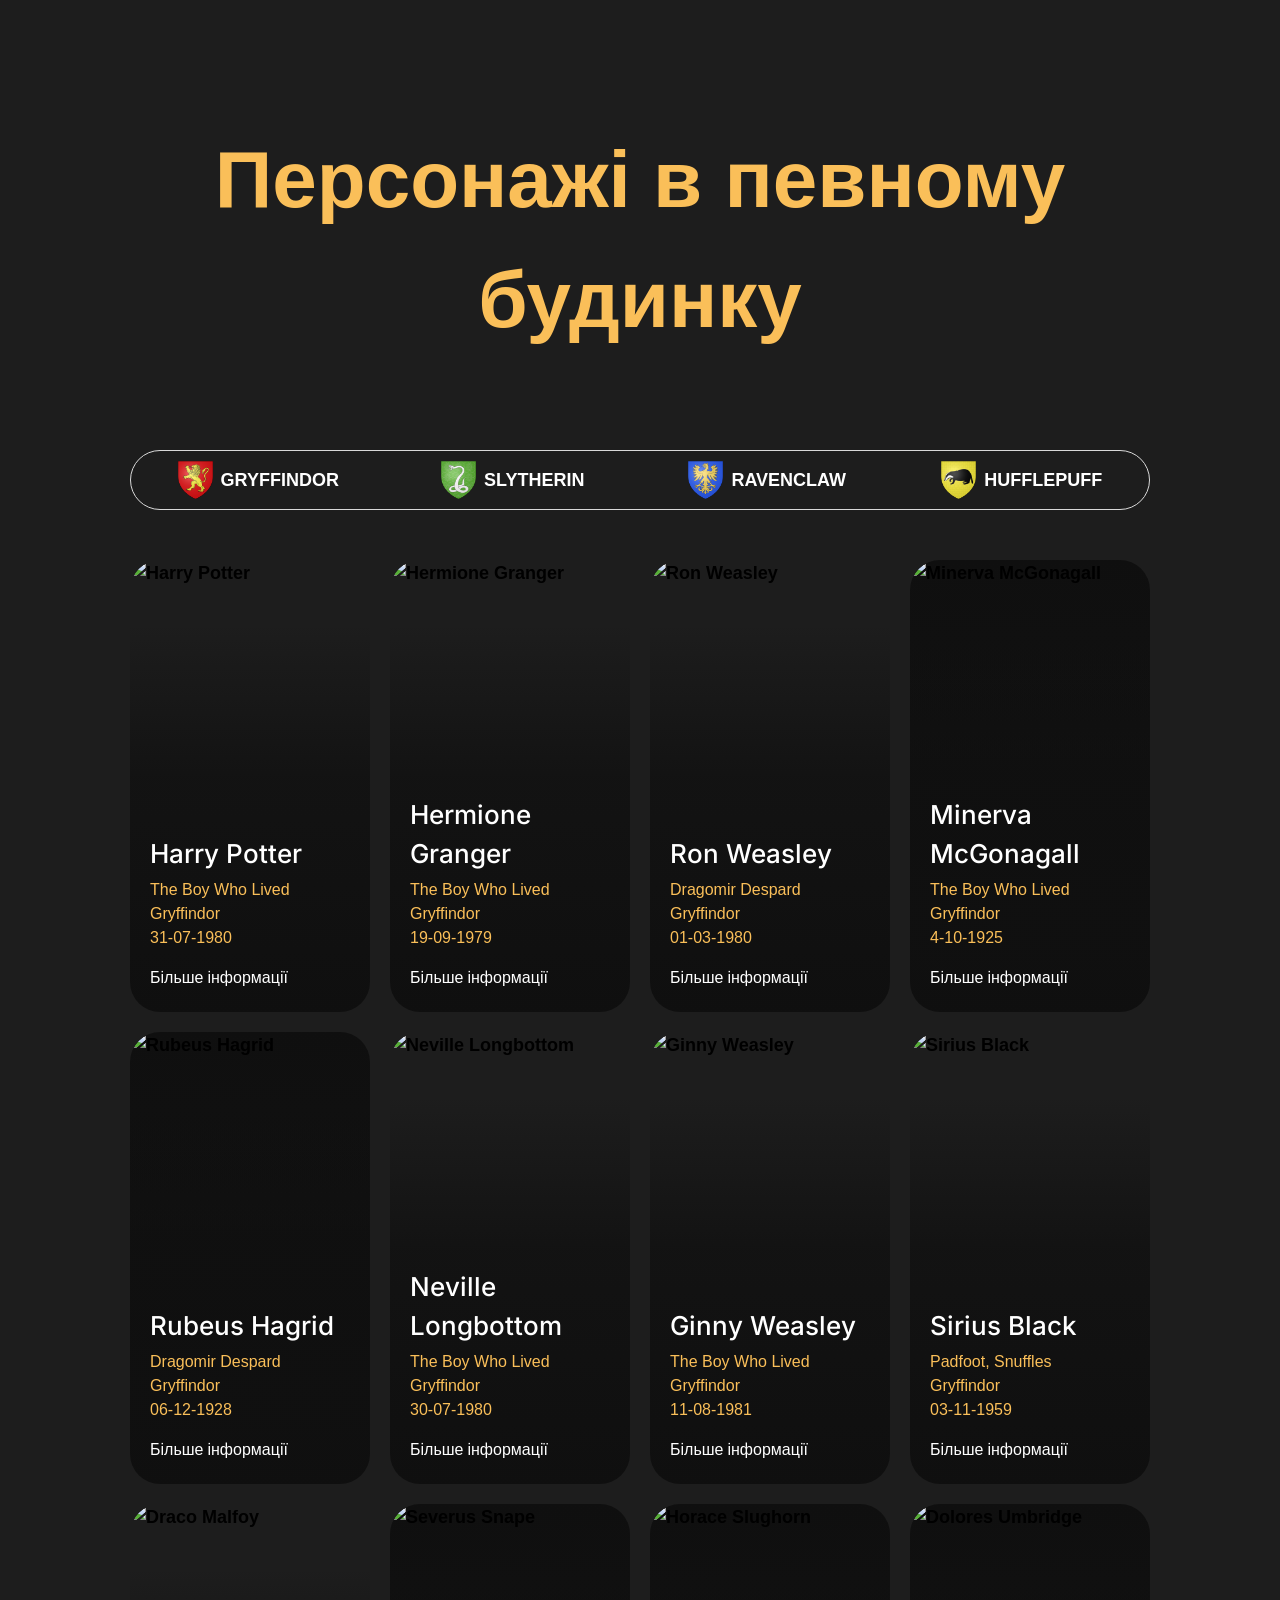
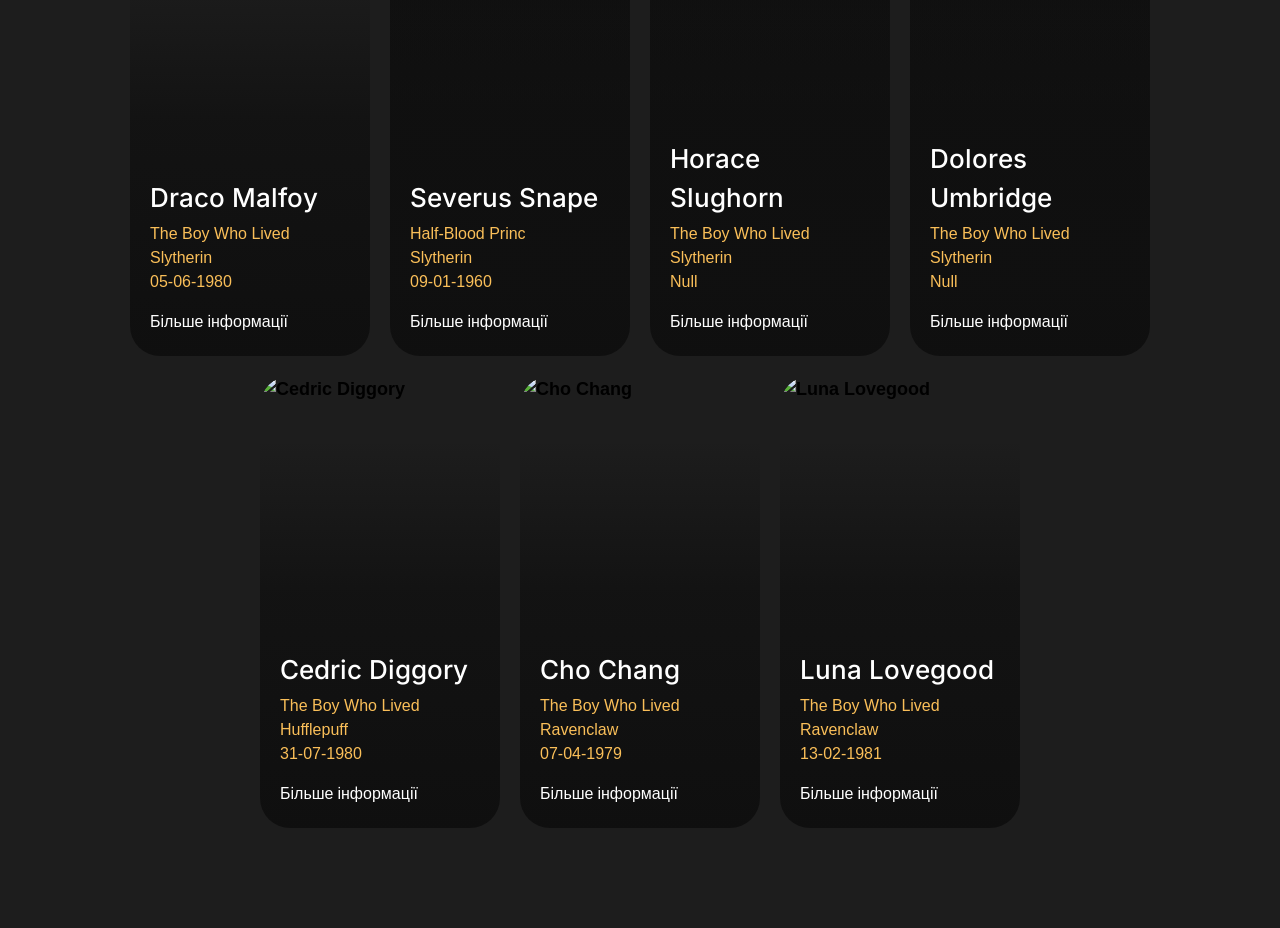
==== commit dca5151a: "added adaptation" ====
--- a/faculties.html
+++ b/faculties.html
@@ -4,7 +4,7 @@
     <meta charset="UTF-8" />
     <meta name="viewport" content="width=device-width, initial-scale=1.0" />
     <title>Document</title>
-    <link rel="stylesheet" href="./css/styles.css" />
+    <link rel="stylesheet" href="./css/main.min.css" />
   </head>
   <body>
     <section class="faculty-section">
--- a/css/main.min.css
+++ b/css/main.min.css
@@ -0,0 +1 @@
+@font-face{font-family:"Bluu Next Cyrillic";src:url("../fonts/Bluu-Next-Cyrillic.ttf");format:"truetype";font-weight:700}@font-face{font-display:swap;font-family:"Inter";font-style:normal;font-weight:500;src:url("../fonts/inter-v20-latin-500.woff2") format("woff2")}@font-face{font-display:swap;font-family:"Inter";font-style:normal;font-weight:400;src:url("../fonts/inter-v20-latin-regular.woff2") format("woff2")}*{margin:0;padding:0;-webkit-box-sizing:border-box;box-sizing:border-box}:root{--color-main-color: #fabf59;--color-main-light-color: #ffffff;--color-main-dark-color: #f9b50c;--color-secondary-color: #1d1d1d;--color-secondary-light-color: #d9d9d9}body{font-family:"Bluu Next Cyrillic",sans-serif;font-weight:700;line-height:1.5;font-size:18px}a{text-decoration:none}.hero-section{padding:150px 0;background-image:url(../images/main-bg.jpg);background-size:cover;background-position:center;min-height:740px;width:100%}@media screen and (min-width: 768px){.hero-section{padding:100px 0px 80px}}.title{font-weight:700;font-size:40px;line-height:1.5;text-align:center;color:var(--color-main-color);padding:20px}@media screen and (min-width: 768px){.title{font-size:80px}}.main-button{display:block;width:100% px;height:50px;margin:0 auto 100px;font-size:18px;background-color:var(--color-main-color);color:var(--color-secondary-color);border:none;border-radius:100px;cursor:pointer}@media screen and (min-width: 768px){.main-button{width:320px;height:60px;margin:0 auto 253px}}.main-cards{padding:40px;display:-webkit-box;display:-ms-flexbox;display:flex;-ms-flex-wrap:wrap;flex-wrap:wrap;-webkit-box-pack:center;-ms-flex-pack:center;justify-content:center;gap:30px;opacity:1;visibility:visible;-webkit-transition:opasity .5s,visibility .5s,-webkit-transform .5s;transition:opasity .5s,visibility .5s,-webkit-transform .5s;transition:opasity .5s,transform .5s,visibility .5s;transition:opasity .5s,transform .5s,visibility .5s,-webkit-transform .5s}@media screen and (min-width: 768px){.main-cards{gap:20px}}.main-cards.is-hidden{opacity:0;visibility:hidden;pointer-events:none}.card{display:-webkit-box;display:-ms-flexbox;display:flex;-webkit-box-orient:vertical;-webkit-box-direction:normal;-ms-flex-direction:column;flex-direction:column;-webkit-box-align:center;-ms-flex-align:center;align-items:center;gap:20px;width:100%}@media screen and (min-width: 768px){.card{width:320px}}.card-image{display:block;width:100%;height:auto;border-radius:26px}.cards-button{width:100%;max-width:320px;height:59px;display:-webkit-box;display:-ms-flexbox;display:flex;-webkit-box-align:center;-ms-flex-align:center;align-items:center;-webkit-box-pack:center;-ms-flex-pack:center;justify-content:center;-webkit-box-orient:horizontal;-webkit-box-direction:normal;-ms-flex-direction:row;flex-direction:row;color:var(--color-main-color);background-color:rgba(0,0,0,0);border:1px solid var(--color-main-color);border-radius:100px}@media screen and (min-width: 768px){.cards-button{width:320px}}.card-info{position:absolute;z-index:3;inset:0;font-size:14px;background-color:var(--color-secondary-color);color:var(--color-main-light-color);padding:20px;border-radius:30px;overflow-y:auto;opacity:0;visibility:hidden;-webkit-transition:opacity .3s,visibility .3s;transition:opacity .3s,visibility .3s}.card-info span{color:var(--color-main-color)}.student-card-text:has(.card-inform:hover)~.card-info,.teacher-card-text:has(.card-inform:hover)~.card-info,.card-info:hover{opacity:1;visibility:visible}.student-section{padding:150px 0;background-color:var(--color-secondary-color);width:100%}@media screen and (min-width: 768px){.student-section{padding:100px 130px}}.students-cards{display:-webkit-box;display:-ms-flexbox;display:flex;-ms-flex-wrap:wrap;flex-wrap:wrap;gap:20px;-webkit-box-pack:center;-ms-flex-pack:center;justify-content:center;padding:30px}@media screen and (min-width: 768px){.students-cards{padding:0}}.student-card{position:relative;overflow:hidden;width:295px;height:452px;border-radius:30px;-webkit-box-flex:0;-ms-flex-positive:0;flex-grow:0;-ms-flex-negative:0;flex-shrink:0;-ms-flex-preferred-size:100%;flex-basis:100%}@media screen and (min-width: 768px){.student-card{-ms-flex-preferred-size:calc((100% - 20px)/2);flex-basis:calc((100% - 20px)/2)}}@media screen and (min-width: 1280px){.student-card{-ms-flex-preferred-size:calc((100% - 60px)/4);flex-basis:calc((100% - 60px)/4)}}.student-card::after{content:"";position:absolute;top:0;right:0;bottom:0;left:0;background-image:-webkit-gradient(linear, left bottom, left top, color-stop(-0.99%, #0f0f0f), color-stop(51.85%, rgba(15, 15, 15, 0.74)), color-stop(86.04%, rgba(15, 15, 15, 0)));background-image:linear-gradient(to top, #0f0f0f -0.99%, rgba(15, 15, 15, 0.74) 51.85%, rgba(15, 15, 15, 0) 86.04%);z-index:1;pointer-events:none}.student-card-title{font-family:"Inter",sans-serif;font-weight:500;font-size:26px;color:var(--color-main-light-color);margin-bottom:5px}.student-card-text{position:absolute;z-index:2;font-family:"Inter",sans-serif;font-weight:400;font-size:16px;color:var(--color-main-color);margin-bottom:3px;right:20px;bottom:20px;left:20px;z-index:2}.card-inform{font-weight:500;font-size:16;color:var(--color-main-light-color);margin-top:15px}.student-card-image{position:absolute;left:0;top:0;right:0;bottom:0;width:100%;height:100%;-o-object-fit:cover;object-fit:cover;border-radius:30px}.teacher-section{padding:150px 0;background-color:var(--color-secondary-color);width:100%}@media screen and (min-width: 768px){.teacher-section{padding:100px 130px}}.teachers-cards{display:-webkit-box;display:-ms-flexbox;display:flex;-ms-flex-wrap:wrap;flex-wrap:wrap;-webkit-box-pack:center;-ms-flex-pack:center;justify-content:center;gap:20px;padding:30px}@media screen and (min-width: 768px){.teachers-cards{padding:0}}.teacher-card{position:relative;overflow:hidden;width:295px;height:452px;border-radius:30px;-webkit-box-flex:0;-ms-flex-positive:0;flex-grow:0;-ms-flex-negative:0;flex-shrink:0;-ms-flex-preferred-size:100%;flex-basis:100%;background:linear-gradient(179.32deg, #0f0f0f -0.35%, rgba(15, 15, 15, 0.74) 66.62%, rgba(15, 15, 15, 0) 97.14%)}@media screen and (min-width: 768px){.teacher-card{-ms-flex-preferred-size:calc((100% - 20px)/2);flex-basis:calc((100% - 20px)/2)}}@media screen and (min-width: 1280px){.teacher-card{-ms-flex-preferred-size:calc((100% - 60px)/4);flex-basis:calc((100% - 60px)/4)}}.teacher-card::after{content:"";position:absolute;top:0;right:0;bottom:0;left:0;background-image:-webkit-gradient(linear, left bottom, left top, color-stop(-0.99%, #0f0f0f), color-stop(51.85%, rgba(15, 15, 15, 0.74)), color-stop(86.04%, rgba(15, 15, 15, 0)));background-image:linear-gradient(to top, #0f0f0f -0.99%, rgba(15, 15, 15, 0.74) 51.85%, rgba(15, 15, 15, 0) 86.04%);z-index:1;pointer-events:none}.teacher-card-text{position:absolute;z-index:2;font-family:"Inter",sans-serif;font-weight:400;font-size:16px;color:var(--color-main-color);margin-bottom:3px;right:20px;bottom:20px;left:20px}.teacher-card-title{font-family:"Inter",sans-serif;font-weight:500;font-size:26px;color:var(--color-main-light-color);margin-bottom:5px}.teacher-card-image{position:absolute;left:0;top:0;right:0;bottom:0;width:100%;height:100%;-o-object-fit:cover;object-fit:cover;border:none;border-radius:30px}.faculty-section{padding:150px 0;background-color:var(--color-secondary-color);width:100%}@media screen and (min-width: 768px){.faculty-section{padding:100px 130px}}.faculty-title{margin-bottom:70px}.faculty-icon{width:35px;height:38px;-ms-flex-negative:0;flex-shrink:0}.faculty-buttons{display:-webkit-box;display:-ms-flexbox;display:flex;-ms-flex-wrap:wrap;flex-wrap:wrap;border:1px solid var(--color-secondary-light-color);border-radius:30px;margin-bottom:50px;width:100%;min-width:0;min-height:59px}@media screen and (min-width: 1280px){.faculty-buttons{border-radius:100px}}.faculty-button{display:-webkit-box;display:-ms-flexbox;display:flex;-webkit-box-pack:center;-ms-flex-pack:center;justify-content:center;-webkit-box-align:center;-ms-flex-align:center;align-items:center;-webkit-box-flex:0;-ms-flex-positive:0;flex-grow:0;-ms-flex-negative:0;flex-shrink:0;-ms-flex-preferred-size:100%;flex-basis:100%;padding:10px 12px;gap:8px;border:none;border-radius:100px;background-color:rgba(0,0,0,0);font-weight:700;font-size:18px;color:var(--color-main-light-color);text-transform:uppercase;cursor:pointer;-webkit-transition:background-color .3s,color .3s;transition:background-color .3s,color .3s}@media screen and (min-width: 768px){.faculty-button{-ms-flex-preferred-size:50%;flex-basis:50%}}@media screen and (min-width: 1280px){.faculty-button{-ms-flex-preferred-size:25%;flex-basis:25%}}.faculty-button.active{background-color:var(--color-main-dark-color);color:var(--color-secondary-color)}/*# sourceMappingURL=main.min.css.map */
